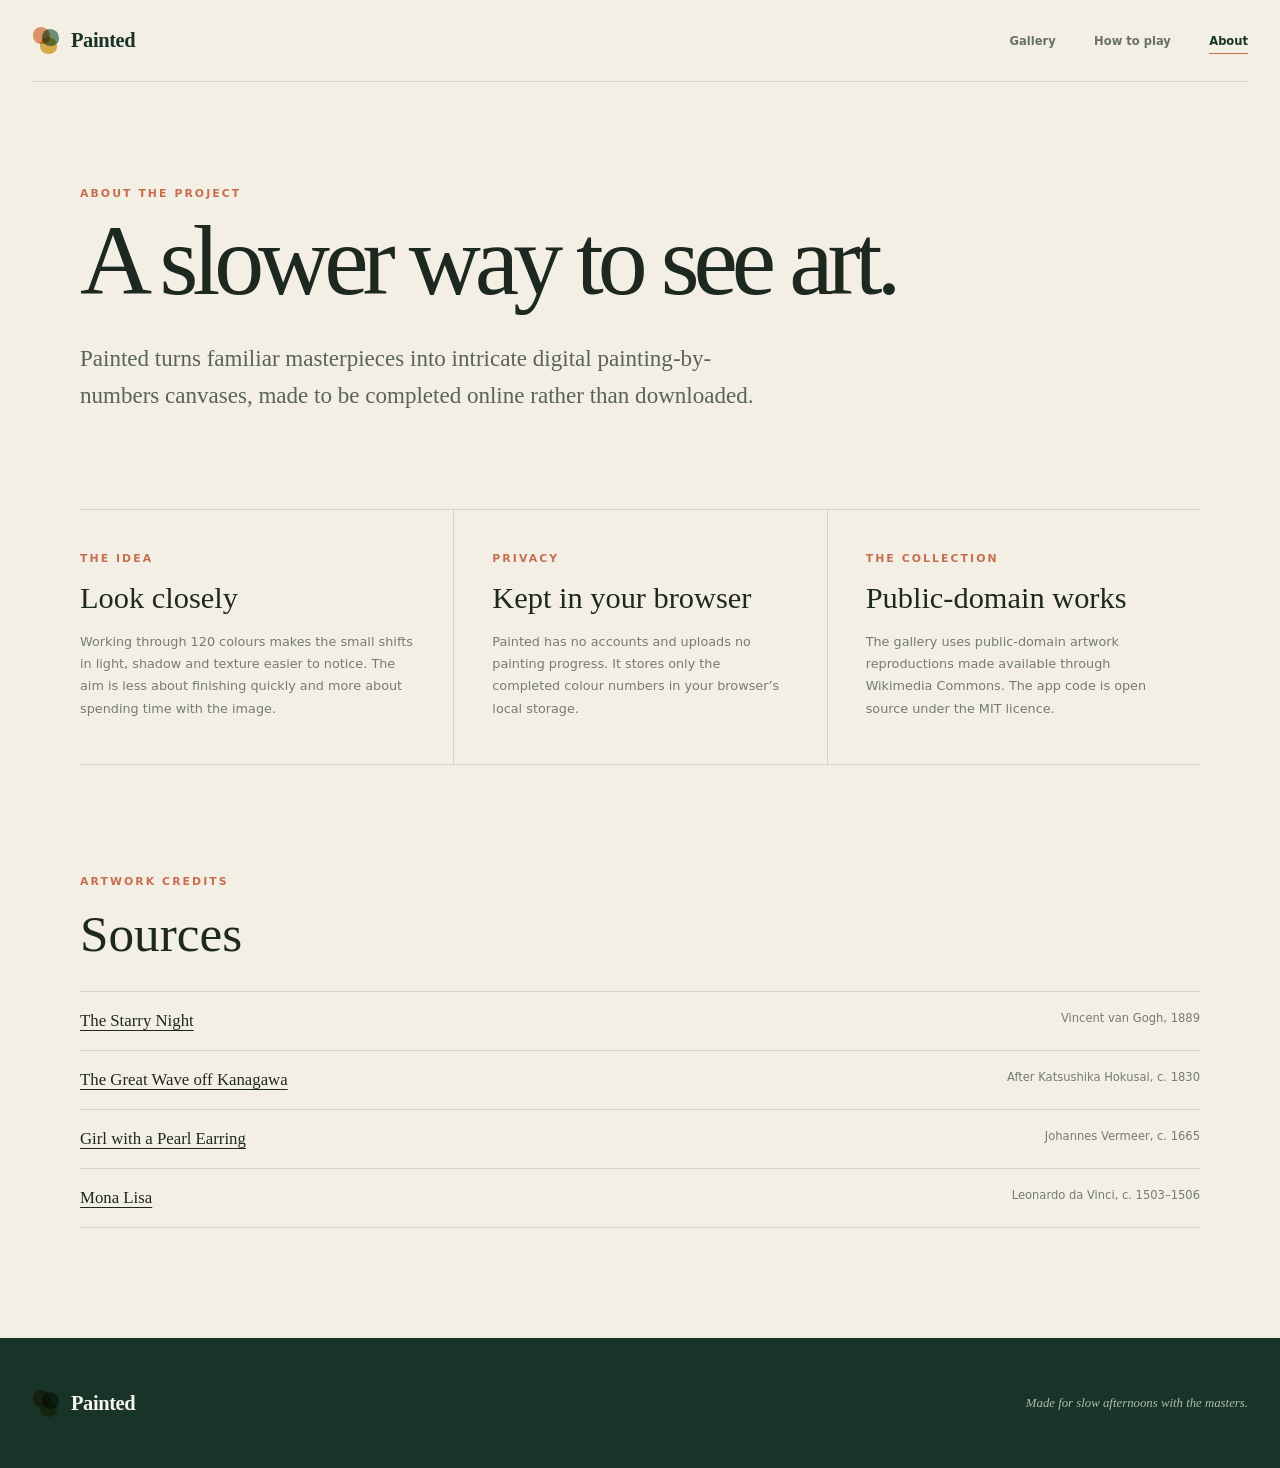
==== about.html @ be44f5e4 "Release Painted v0.3.0 multi-page gallery" ====
<!DOCTYPE html>
<html lang="en">
  <head>
    <meta charset="UTF-8">
    <meta name="viewport" content="width=device-width, initial-scale=1.0">
    <meta name="description" content="About Painted, a browser-based gallery of public-domain masterpieces in 120 colours.">
    <meta name="theme-color" content="#f4efe5">
    <title>About — Painted</title>
    <link rel="stylesheet" href="styles.css">
  </head>
  <body>
    <header class="site-header">
      <a class="brand" href="index.html" aria-label="Painted home">
        <span class="brand-mark" aria-hidden="true"><span></span><span></span><span></span></span>
        <span>Painted</span>
      </a>
      <nav class="site-nav" aria-label="Main navigation">
        <a href="index.html">Gallery</a>
        <a href="how.html">How to play</a>
        <a href="about.html" aria-current="page">About</a>
      </nav>
    </header>

    <main class="content-main">
      <header class="page-hero about-hero">
        <p class="eyebrow">About the project</p>
        <h1>A slower way to see art.</h1>
        <p>Painted turns familiar masterpieces into intricate digital painting-by-numbers canvases, made to be completed online rather than downloaded.</p>
      </header>

      <div class="about-grid">
        <section>
          <p class="eyebrow">The idea</p>
          <h2>Look closely</h2>
          <p>Working through 120 colours makes the small shifts in light, shadow and texture easier to notice. The aim is less about finishing quickly and more about spending time with the image.</p>
        </section>
        <section>
          <p class="eyebrow">Privacy</p>
          <h2>Kept in your browser</h2>
          <p>Painted has no accounts and uploads no painting progress. It stores only the completed colour numbers in your browser’s local storage.</p>
        </section>
        <section>
          <p class="eyebrow">The collection</p>
          <h2>Public-domain works</h2>
          <p>The gallery uses public-domain artwork reproductions made available through Wikimedia Commons. The app code is open source under the MIT licence.</p>
        </section>
      </div>

      <section class="source-list" aria-labelledby="sources-title">
        <p class="eyebrow">Artwork credits</p>
        <h2 id="sources-title">Sources</h2>
        <ul>
          <li><a href="https://commons.wikimedia.org/wiki/File:Van_Gogh_-_Starry_Night_-_Google_Art_Project.jpg">The Starry Night</a><span>Vincent van Gogh, 1889</span></li>
          <li><a href="https://commons.wikimedia.org/wiki/File:The_Great_Wave_off_Kanagawa.jpg">The Great Wave off Kanagawa</a><span>After Katsushika Hokusai, c. 1830</span></li>
          <li><a href="https://commons.wikimedia.org/wiki/File:Girl_with_a_Pearl_Earring.jpg">Girl with a Pearl Earring</a><span>Johannes Vermeer, c. 1665</span></li>
          <li><a href="https://commons.wikimedia.org/wiki/File:Mona_Lisa,_by_Leonardo_da_Vinci,_from_C2RMF_retouched.jpg">Mona Lisa</a><span>Leonardo da Vinci, c. 1503–1506</span></li>
        </ul>
      </section>
    </main>

    <footer>
      <a class="brand footer-brand" href="index.html">
        <span class="brand-mark" aria-hidden="true"><span></span><span></span><span></span></span>
        <span>Painted</span>
      </a>
      <p>Made for slow afternoons with the masters.</p>
    </footer>
  </body>
</html>
---- styles.css ----
:root {
  --paper: #f4efe5;
  --card: #fffdf8;
  --ink: #1d2821;
  --forest: #294f3c;
  --forest-dark: #183428;
  --terracotta: #c66f50;
  --sage: #78917d;
  --muted: #737c75;
  --line: rgba(29, 40, 33, 0.14);
  --shadow: 0 24px 62px rgba(33, 43, 36, 0.1);
}

* { box-sizing: border-box; }

html { scroll-behavior: smooth; }

body {
  margin: 0;
  background: var(--paper);
  color: var(--ink);
  font-family: Inter, ui-sans-serif, system-ui, -apple-system, BlinkMacSystemFont, "Segoe UI", sans-serif;
  -webkit-font-smoothing: antialiased;
}

button, input { font: inherit; }
button { color: inherit; }
a { color: inherit; }
[hidden] { display: none !important; }

.site-header {
  width: min(1480px, calc(100% - 64px));
  min-height: 82px;
  margin: 0 auto;
  display: flex;
  align-items: center;
  justify-content: space-between;
  border-bottom: 1px solid var(--line);
}

.site-nav { display: flex; align-items: center; gap: clamp(18px, 3vw, 42px); }
.site-nav a {
  position: relative;
  padding: 10px 0;
  color: #687169;
  font-size: 0.72rem;
  font-weight: 760;
  text-decoration: none;
}
.site-nav a::after {
  content: "";
  position: absolute;
  right: 0;
  bottom: 4px;
  left: 0;
  height: 1px;
  background: var(--terracotta);
  transform: scaleX(0);
  transition: transform 160ms ease;
}
.site-nav a:hover::after, .site-nav a[aria-current="page"]::after { transform: scaleX(1); }
.site-nav a[aria-current="page"] { color: var(--forest-dark); }

.brand {
  display: inline-flex;
  align-items: center;
  gap: 11px;
  color: var(--forest-dark);
  font-family: Georgia, "Times New Roman", serif;
  font-size: 1.28rem;
  font-weight: 700;
  letter-spacing: -0.02em;
  text-decoration: none;
}

.brand-mark { position: relative; width: 28px; height: 27px; display: inline-block; }
.brand-mark span { position: absolute; width: 17px; height: 17px; border-radius: 50% 55% 45% 50%; mix-blend-mode: multiply; }
.brand-mark span:nth-child(1) { top: 0; left: 1px; background: #e59b73; }
.brand-mark span:nth-child(2) { top: 2px; right: 1px; background: #6e9a80; }
.brand-mark span:nth-child(3) { bottom: 0; left: 8px; background: #ddb64f; }

.header-note {
  margin: 0;
  color: var(--muted);
  font-size: 0.7rem;
  font-weight: 700;
  letter-spacing: 0.13em;
  text-transform: uppercase;
}

main { width: min(1480px, calc(100% - 64px)); margin: 0 auto; }

.hero {
  min-height: 470px;
  padding: 76px 0 66px;
  display: grid;
  grid-template-columns: minmax(520px, 1.3fr) minmax(280px, 0.7fr);
  align-items: end;
  gap: 80px;
}

.eyebrow {
  margin: 0 0 16px;
  color: var(--terracotta);
  font-size: 0.68rem;
  font-weight: 850;
  letter-spacing: 0.19em;
  text-transform: uppercase;
}

h1, h2, h3, p { margin-top: 0; }

.hero h1 {
  margin: 0;
  font-family: Georgia, "Times New Roman", serif;
  font-size: clamp(4.2rem, 7.5vw, 8.5rem);
  font-weight: 500;
  letter-spacing: -0.06em;
  line-height: 0.84;
}

.hero h1 em { color: var(--terracotta); font-weight: 400; }

.hero-copy {
  max-width: 510px;
  margin: 0 0 9px;
  color: #556058;
  font-family: Georgia, "Times New Roman", serif;
  font-size: clamp(1.15rem, 1.7vw, 1.55rem);
  line-height: 1.62;
}

.gallery-section { padding: 65px 0 100px; border-top: 1px solid var(--line); }

.section-heading {
  margin-bottom: 34px;
  display: flex;
  align-items: end;
  justify-content: space-between;
  gap: 40px;
}

.section-heading h2, .studio-heading h1, .how-it-works h2 {
  margin: 0;
  font-family: Georgia, "Times New Roman", serif;
  font-size: clamp(2.4rem, 4vw, 4.25rem);
  font-weight: 500;
  letter-spacing: -0.045em;
  line-height: 1;
}

.section-heading > p {
  max-width: 390px;
  margin: 0 0 3px;
  color: var(--muted);
  font-size: 0.83rem;
  line-height: 1.7;
}

.painting-grid { display: grid; grid-template-columns: repeat(4, minmax(0, 1fr)); gap: 20px; }

.painting-card {
  min-width: 0;
  overflow: hidden;
  background: var(--card);
  border: 1px solid var(--line);
  border-radius: 5px;
  box-shadow: 0 10px 30px rgba(31, 41, 34, 0.045);
  transition: transform 180ms ease, box-shadow 180ms ease;
}

.painting-card:hover { transform: translateY(-5px); box-shadow: 0 19px 42px rgba(31, 41, 34, 0.11); }

.painting-image-wrap { position: relative; height: 310px; overflow: hidden; background: #d7d6cf; }
.painting-image-wrap img { width: 100%; height: 100%; display: block; object-fit: cover; transition: transform 450ms ease; }
.painting-card:hover img { transform: scale(1.025); }
.painting-image-wrap.portrait img { object-position: center 28%; }

.difficulty {
  position: absolute;
  top: 14px;
  right: 14px;
  padding: 6px 9px;
  border: 1px solid rgba(255, 255, 255, 0.42);
  border-radius: 2px;
  background: rgba(22, 39, 30, 0.72);
  color: #fff;
  font-size: 0.6rem;
  font-weight: 750;
  letter-spacing: 0.12em;
  text-transform: uppercase;
  backdrop-filter: blur(5px);
}

.painting-card-copy { padding: 21px 21px 20px; }
.painting-card-copy > p { margin: 0 0 6px; color: #8a918b; font-size: 0.63rem; letter-spacing: 0.045em; text-transform: uppercase; }
.painting-card-copy h3 { min-height: 49px; margin: 0 0 18px; font-family: Georgia, "Times New Roman", serif; font-size: 1.3rem; font-weight: 500; line-height: 1.22; }

.card-progress { margin-bottom: 18px; display: grid; grid-template-columns: 1fr auto; align-items: center; gap: 10px; }
.card-progress > span { height: 3px; overflow: hidden; border-radius: 3px; background: #e4e4de; }
.card-progress i { width: 0; height: 100%; display: block; background: var(--terracotta); transition: width 220ms ease; }
.card-progress strong { color: #8a918b; font-size: 0.61rem; font-weight: 750; }

.start-button {
  width: 100%;
  padding: 12px 0 2px;
  display: flex;
  justify-content: space-between;
  border: 0;
  border-top: 1px solid var(--line);
  background: transparent;
  color: var(--forest);
  font-size: 0.73rem;
  font-weight: 800;
  cursor: pointer;
  text-decoration: none;
}

.start-button span { transition: transform 160ms ease; }
.start-button:hover span { transform: translateX(4px); }

.studio-section { padding: 42px 0 110px; scroll-margin-top: 18px; }

.studio-heading {
  margin-bottom: 25px;
  display: grid;
  grid-template-columns: 190px 1fr 220px;
  align-items: end;
  gap: 28px;
}

.studio-heading h1 { font-size: clamp(2.4rem, 4vw, 4rem); }

.back-button {
  align-self: center;
  justify-self: start;
  padding: 9px 0;
  border: 0;
  background: transparent;
  color: var(--forest);
  font-size: 0.72rem;
  font-weight: 800;
  cursor: pointer;
  text-decoration: none;
}

.progress-summary { justify-self: stretch; }
.progress-summary strong { display: block; margin-bottom: 8px; font-family: Georgia, serif; font-size: 0.9rem; font-weight: 500; }
.progress-summary small { margin-top: 6px; display: block; color: var(--muted); font-size: 0.63rem; }
.progress-track { width: 100%; height: 5px; overflow: hidden; border-radius: 6px; background: rgba(42, 78, 59, 0.12); }
.progress-track span { width: 0; height: 100%; display: block; background: var(--terracotta); transition: width 260ms ease; }

.studio-shell {
  min-height: 760px;
  display: grid;
  grid-template-columns: minmax(0, 1fr) 350px;
  overflow: hidden;
  border: 1px solid var(--line);
  border-radius: 6px;
  background: var(--card);
  box-shadow: var(--shadow);
}

.canvas-panel { min-width: 0; display: grid; grid-template-rows: auto 1fr auto; background: #edeae2; }

.canvas-toolbar {
  min-height: 64px;
  padding: 12px 20px;
  display: flex;
  align-items: center;
  justify-content: space-between;
  gap: 20px;
  border-bottom: 1px solid var(--line);
  background: #faf8f3;
}

.tool-group { display: flex; gap: 8px; }
.tool-group button, .zoom-controls button, #next-button {
  border: 1px solid #d3d5d0;
  background: #fff;
  font-size: 0.68rem;
  font-weight: 750;
  cursor: pointer;
}

.tool-group button { padding: 9px 12px; border-radius: 3px; }
.tool-group button[aria-pressed="true"] { border-color: var(--forest); background: var(--forest); color: #fff; }

.zoom-controls { display: flex; align-items: center; gap: 4px; }
.zoom-controls button { width: 29px; height: 29px; padding: 0; }
.zoom-controls output { width: 52px; color: var(--muted); text-align: center; font-size: 0.66rem; }

.canvas-stage {
  position: relative;
  min-height: 610px;
  display: grid;
  place-items: center;
  overflow: hidden;
  background-color: #e7e4dc;
  background-image: radial-gradient(#c6c5bf 0.7px, transparent 0.7px);
  background-size: 14px 14px;
}

.loading-state { display: flex; flex-direction: column; align-items: center; color: #566058; }
.loading-state strong { margin: 16px 0 7px; font-family: Georgia, serif; font-size: 1.2rem; font-weight: 500; }
.loading-state span { color: #858c86; font-size: 0.72rem; }

.spinner { width: 43px; height: 43px; border: 2px solid rgba(36, 77, 59, 0.17); border-top-color: var(--terracotta); border-radius: 50%; animation: spin 800ms linear infinite; }
@keyframes spin { to { transform: rotate(360deg); } }

.canvas-scroll { width: 100%; height: 100%; padding: 38px; overflow: auto; display: flex; align-items: center; justify-content: center; }
#paint-canvas { max-width: none; display: block; background: #fffefa; box-shadow: 0 15px 46px rgba(31, 40, 34, 0.2); cursor: crosshair; transform-origin: center; transition: width 160ms ease, filter 140ms ease; }
#paint-canvas.is-wrong { animation: nudge 230ms ease; filter: sepia(0.35); }
@keyframes nudge { 33% { transform: translateX(-4px); } 66% { transform: translateX(4px); } }

.canvas-footer {
  min-height: 72px;
  padding: 14px 20px;
  display: flex;
  align-items: center;
  justify-content: space-between;
  gap: 20px;
  border-top: 1px solid var(--line);
  background: #fffdfa;
}

.canvas-footer p { margin: 0; color: #667068; font-size: 0.72rem; line-height: 1.5; }
.canvas-footer p.is-success { color: var(--forest); font-weight: 750; }
.canvas-footer p.is-error { color: #a64f39; }

.reset-button {
  flex: 0 0 auto;
  padding: 8px 0;
  border: 0;
  border-bottom: 1px solid #bdc0bb;
  background: transparent;
  color: #7b817c;
  font-size: 0.65rem;
  cursor: pointer;
}

.palette-panel { min-width: 0; padding: 25px 22px; border-left: 1px solid var(--line); background: #fffdfa; }
.palette-heading { display: flex; align-items: end; justify-content: space-between; gap: 12px; }
.palette-heading h2 { margin: 0; font-family: Georgia, serif; font-size: 1.45rem; font-weight: 500; }
#next-button { padding: 7px 8px; border-radius: 3px; white-space: nowrap; }
.palette-help { margin: 10px 0 15px; color: #888f89; font-size: 0.64rem; line-height: 1.5; }

.selected-colour {
  margin-bottom: 14px;
  padding: 10px;
  display: flex;
  align-items: center;
  gap: 11px;
  border: 1px solid var(--line);
  border-radius: 4px;
  background: #f7f4ed;
}

.selected-colour > span { width: 38px; height: 38px; flex: 0 0 38px; border: 1px solid rgba(0, 0, 0, 0.12); border-radius: 50%; background: #333; box-shadow: inset 0 0 0 3px rgba(255, 255, 255, 0.35); }
.selected-colour div { display: flex; flex-direction: column; gap: 2px; }
.selected-colour small { color: #899089; font-size: 0.58rem; letter-spacing: 0.08em; text-transform: uppercase; }
.selected-colour strong { font-family: Georgia, serif; font-size: 0.9rem; font-weight: 500; }

.palette-grid {
  max-height: 575px;
  padding: 3px 5px 10px 3px;
  display: grid;
  grid-template-columns: repeat(6, 1fr);
  gap: 7px;
  overflow-y: auto;
  scrollbar-color: #b9beb9 transparent;
  scrollbar-width: thin;
}

.palette-swatch {
  position: relative;
  aspect-ratio: 1;
  min-width: 0;
  display: grid;
  place-items: center;
  border: 2px solid transparent;
  border-radius: 50%;
  background: var(--swatch);
  color: var(--number-colour, #fff);
  font-family: Georgia, serif;
  font-size: 0.66rem;
  font-weight: 700;
  text-shadow: var(--number-shadow, 0 1px 2px rgba(0, 0, 0, 0.55));
  cursor: pointer;
  box-shadow: inset 0 0 0 1px rgba(0, 0, 0, 0.1);
}

.palette-swatch:hover { transform: scale(1.08); z-index: 1; }
.palette-swatch.is-selected { outline: 3px solid var(--forest-dark); outline-offset: 2px; }
.palette-swatch.is-complete::after {
  content: "✓";
  position: absolute;
  right: -3px;
  bottom: -2px;
  width: 17px;
  height: 17px;
  display: grid;
  place-items: center;
  border: 2px solid #fffdfa;
  border-radius: 50%;
  background: var(--forest);
  color: #fff;
  font-family: sans-serif;
  font-size: 0.58rem;
  text-shadow: none;
}

.notice { padding: 20px; border: 1px solid var(--line); background: var(--card); color: var(--muted); }

.home-callout {
  margin: 12px 0 100px;
  padding: 64px clamp(30px, 6vw, 92px);
  display: grid;
  grid-template-columns: minmax(230px, 0.8fr) minmax(260px, 1fr);
  column-gap: clamp(40px, 8vw, 120px);
  border-radius: 6px;
  background: var(--forest-dark);
  color: #edf1ec;
}
.home-callout .eyebrow { grid-column: 1 / -1; color: #e2a989; }
.home-callout h2 {
  margin: 0;
  font-family: Georgia, serif;
  font-size: clamp(2.4rem, 4vw, 4rem);
  font-weight: 500;
  letter-spacing: -0.045em;
  line-height: 1;
}
.home-callout > p:not(.eyebrow) { margin: 2px 0 24px; color: #bcc8c0; font-size: 0.82rem; line-height: 1.75; }
.home-callout .text-link { grid-column: 2; justify-self: start; }

.text-link {
  color: inherit;
  font-size: 0.72rem;
  font-weight: 800;
  text-decoration: none;
  border-bottom: 1px solid currentColor;
  padding-bottom: 4px;
}
.text-link span, .primary-link span { display: inline-block; transition: transform 160ms ease; }
.text-link:hover span, .primary-link:hover span { transform: translateX(4px); }

.content-main { max-width: 1120px; }
.page-hero { max-width: 920px; padding: 105px 0 95px; }
.page-hero h1 {
  margin: 0 0 34px;
  font-family: Georgia, serif;
  font-size: clamp(4rem, 7.8vw, 7.8rem);
  font-weight: 500;
  letter-spacing: -0.06em;
  line-height: 0.9;
}
.page-hero > p:last-child {
  max-width: 700px;
  margin: 0;
  color: #59635b;
  font-family: Georgia, serif;
  font-size: clamp(1.12rem, 1.8vw, 1.5rem);
  line-height: 1.6;
}
.about-hero { max-width: 1000px; }

.instruction-list { margin: 0 0 110px; padding: 0; list-style: none; border-top: 1px solid var(--line); }
.instruction-list li {
  padding: 34px 0;
  display: grid;
  grid-template-columns: 105px 1fr;
  gap: 28px;
  border-bottom: 1px solid var(--line);
}
.instruction-list li > span { padding-top: 6px; color: var(--terracotta); font-family: Georgia, serif; font-size: 0.9rem; }
.instruction-list h2 { margin: 0 0 8px; font-family: Georgia, serif; font-size: clamp(1.6rem, 2.6vw, 2.35rem); font-weight: 500; }
.instruction-list p { max-width: 720px; margin: 0; color: var(--muted); font-size: 0.82rem; line-height: 1.75; }

.content-cta {
  margin-bottom: 110px;
  padding: 58px clamp(28px, 6vw, 76px);
  border-radius: 6px;
  background: #e6e9df;
}
.content-cta h2 { margin: 0 0 28px; font-family: Georgia, serif; font-size: clamp(2.3rem, 4vw, 4rem); font-weight: 500; letter-spacing: -0.04em; }
.primary-link { display: inline-flex; gap: 24px; padding: 13px 17px; background: var(--forest); color: #fff; font-size: 0.72rem; font-weight: 800; text-decoration: none; }

.about-grid {
  margin-bottom: 110px;
  display: grid;
  grid-template-columns: repeat(3, 1fr);
  border-top: 1px solid var(--line);
  border-bottom: 1px solid var(--line);
}
.about-grid section { padding: 42px 38px 44px 0; }
.about-grid section + section { padding-left: 38px; border-left: 1px solid var(--line); }
.about-grid h2, .source-list h2 { margin: 0 0 15px; font-family: Georgia, serif; font-size: 1.9rem; font-weight: 500; }
.about-grid section > p:last-child { margin: 0; color: var(--muted); font-size: 0.8rem; line-height: 1.75; }

.source-list { margin-bottom: 110px; }
.source-list h2 { font-size: clamp(2.5rem, 4vw, 4rem); }
.source-list ul { margin: 28px 0 0; padding: 0; list-style: none; border-top: 1px solid var(--line); }
.source-list li { padding: 19px 0; display: flex; justify-content: space-between; gap: 30px; border-bottom: 1px solid var(--line); }
.source-list a { font-family: Georgia, serif; font-size: 1.05rem; text-underline-offset: 4px; }
.source-list span { color: var(--muted); font-size: 0.72rem; text-align: right; }

.how-it-works { padding: 110px 0; text-align: center; border-top: 1px solid var(--line); }
.how-it-works > h2 { max-width: 660px; margin: 0 auto 55px; }
.how-it-works ol { max-width: 1040px; margin: 0 auto; padding: 0; display: grid; grid-template-columns: repeat(3, 1fr); list-style: none; }
.how-it-works li { padding: 0 46px; display: flex; flex-direction: column; align-items: center; }
.how-it-works li + li { border-left: 1px solid var(--line); }
.how-it-works li > span { width: 39px; height: 39px; margin-bottom: 17px; display: grid; place-items: center; border-radius: 50%; background: #e1e7df; color: var(--forest); font-family: Georgia, serif; }
.how-it-works li strong { margin-bottom: 7px; font-family: Georgia, serif; font-size: 1.08rem; }
.how-it-works li p { margin: 0; color: var(--muted); font-size: 0.74rem; line-height: 1.6; }

.credits { margin-bottom: 90px; padding: 24px 0 0; border-top: 1px solid var(--line); color: #858c86; }
.credits h2 { margin-bottom: 7px; color: #5b655d; font-family: Georgia, serif; font-size: 1rem; font-weight: 500; }
.credits p { max-width: 1050px; margin: 0; font-size: 0.65rem; line-height: 1.7; }
.credits a { text-underline-offset: 2px; }

footer { min-height: 130px; padding: 35px max(32px, calc((100% - 1480px) / 2)); display: flex; align-items: center; justify-content: space-between; background: var(--forest-dark); color: #e9eee9; }
.footer-brand { color: #f7f5ee; }
footer p { margin: 0; color: #aebbb1; font-family: Georgia, serif; font-size: 0.8rem; font-style: italic; }

:focus-visible { outline: 3px solid rgba(198, 111, 80, 0.42); outline-offset: 3px; }

@media (max-width: 1180px) {
  .painting-grid { grid-template-columns: repeat(2, minmax(0, 1fr)); }
  .painting-image-wrap { height: 360px; }
  .studio-shell { grid-template-columns: minmax(0, 1fr) 320px; }
  .palette-grid { grid-template-columns: repeat(5, 1fr); }
}

@media (max-width: 900px) {
  .site-header, main { width: min(100% - 36px, 760px); }
  .hero { min-height: 0; padding: 64px 0 72px; grid-template-columns: 1fr; gap: 40px; }
  .hero-copy { max-width: 600px; }
  .section-heading { align-items: start; flex-direction: column; gap: 17px; }
  .home-callout { grid-template-columns: 1fr; row-gap: 24px; }
  .home-callout .text-link { grid-column: 1; }
  .about-grid { grid-template-columns: 1fr; }
  .about-grid section, .about-grid section + section { padding: 34px 0; border-left: 0; }
  .about-grid section + section { border-top: 1px solid var(--line); }
  .studio-heading { grid-template-columns: 1fr auto; }
  .back-button { grid-column: 1 / -1; }
  .studio-shell { display: block; }
  .palette-panel { border-top: 1px solid var(--line); border-left: 0; }
  .palette-grid { max-height: 360px; grid-template-columns: repeat(10, 1fr); }
}

@media (max-width: 640px) {
  .site-header { min-height: 72px; }
  .site-nav { gap: 14px; }
  .site-nav a { font-size: 0.65rem; }
  .hero { padding-top: 52px; }
  .hero h1 { font-size: clamp(3.55rem, 19vw, 5.4rem); }
  .painting-grid { grid-template-columns: 1fr; }
  .painting-image-wrap { height: 330px; }
  .home-callout { margin-bottom: 72px; padding: 42px 28px; }
  .page-hero { padding: 70px 0 62px; }
  .page-hero h1 { font-size: clamp(3.25rem, 16vw, 5.3rem); }
  .instruction-list { margin-bottom: 72px; }
  .instruction-list li { grid-template-columns: 1fr; gap: 10px; }
  .content-cta, .about-grid, .source-list { margin-bottom: 72px; }
  .source-list li { flex-direction: column; gap: 6px; }
  .source-list span { text-align: left; }
  .studio-heading { display: block; }
  .back-button { margin-bottom: 24px; }
  .progress-summary { margin-top: 22px; }
  .canvas-toolbar { align-items: flex-start; flex-direction: column; }
  .canvas-stage { min-height: 470px; }
  .canvas-scroll { padding: 20px; }
  .canvas-footer { align-items: flex-start; flex-direction: column; }
  .palette-grid { grid-template-columns: repeat(7, 1fr); }
  .how-it-works ol { gap: 34px; grid-template-columns: 1fr; }
  .how-it-works li + li { border-left: 0; }
  footer { gap: 20px; flex-direction: column; text-align: center; }
}

@media (max-width: 430px) {
  .site-header .brand > span:last-child { display: none; }
  .site-nav { gap: 12px; }
}

@media (prefers-reduced-motion: reduce) {
  *, *::before, *::after { scroll-behavior: auto !important; animation-duration: 0.01ms !important; transition-duration: 0.01ms !important; }
}
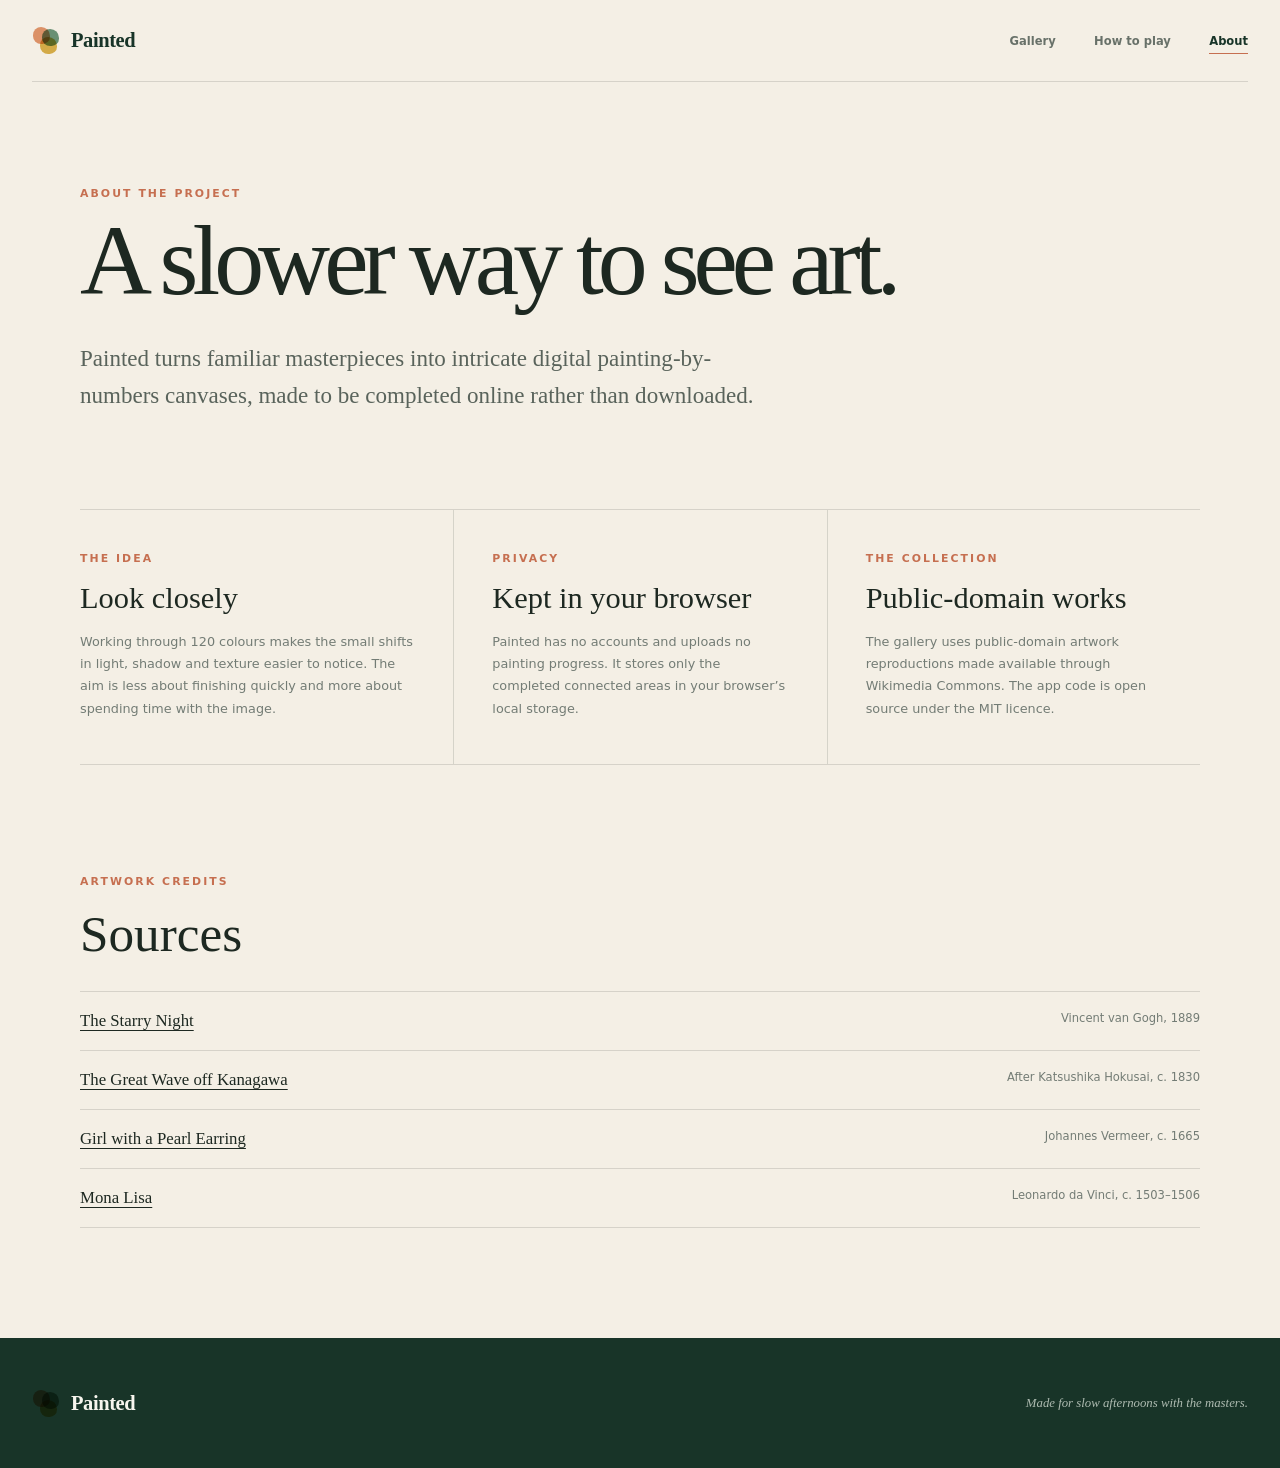
==== commit b1fcb07e: "Update about.html for v0.4.0" ====
--- a/about.html
+++ b/about.html
@@ -37,7 +37,7 @@
         <section>
           <p class="eyebrow">Privacy</p>
           <h2>Kept in your browser</h2>
-          <p>Painted has no accounts and uploads no painting progress. It stores only the completed colour numbers in your browser’s local storage.</p>
+          <p>Painted has no accounts and uploads no painting progress. It stores only the completed connected areas in your browser’s local storage.</p>
         </section>
         <section>
           <p class="eyebrow">The collection</p>
--- a/styles.css
+++ b/styles.css
@@ -308,8 +308,8 @@
 .spinner { width: 43px; height: 43px; border: 2px solid rgba(36, 77, 59, 0.17); border-top-color: var(--terracotta); border-radius: 50%; animation: spin 800ms linear infinite; }
 @keyframes spin { to { transform: rotate(360deg); } }
 
-.canvas-scroll { width: 100%; height: 100%; padding: 38px; overflow: auto; display: flex; align-items: center; justify-content: center; }
-#paint-canvas { max-width: none; display: block; background: #fffefa; box-shadow: 0 15px 46px rgba(31, 40, 34, 0.2); cursor: crosshair; transform-origin: center; transition: width 160ms ease, filter 140ms ease; }
+.canvas-scroll { width: 100%; height: 100%; padding: 38px; overflow: auto; display: flex; align-items: flex-start; justify-content: flex-start; }
+#paint-canvas { max-width: none; flex: 0 0 auto; display: block; margin: auto; background: #fffefa; box-shadow: 0 15px 46px rgba(31, 40, 34, 0.2); cursor: crosshair; transform-origin: top left; transition: width 160ms ease, filter 140ms ease; }
 #paint-canvas.is-wrong { animation: nudge 230ms ease; filter: sepia(0.35); }
 @keyframes nudge { 33% { transform: translateX(-4px); } 66% { transform: translateX(4px); } }
 
